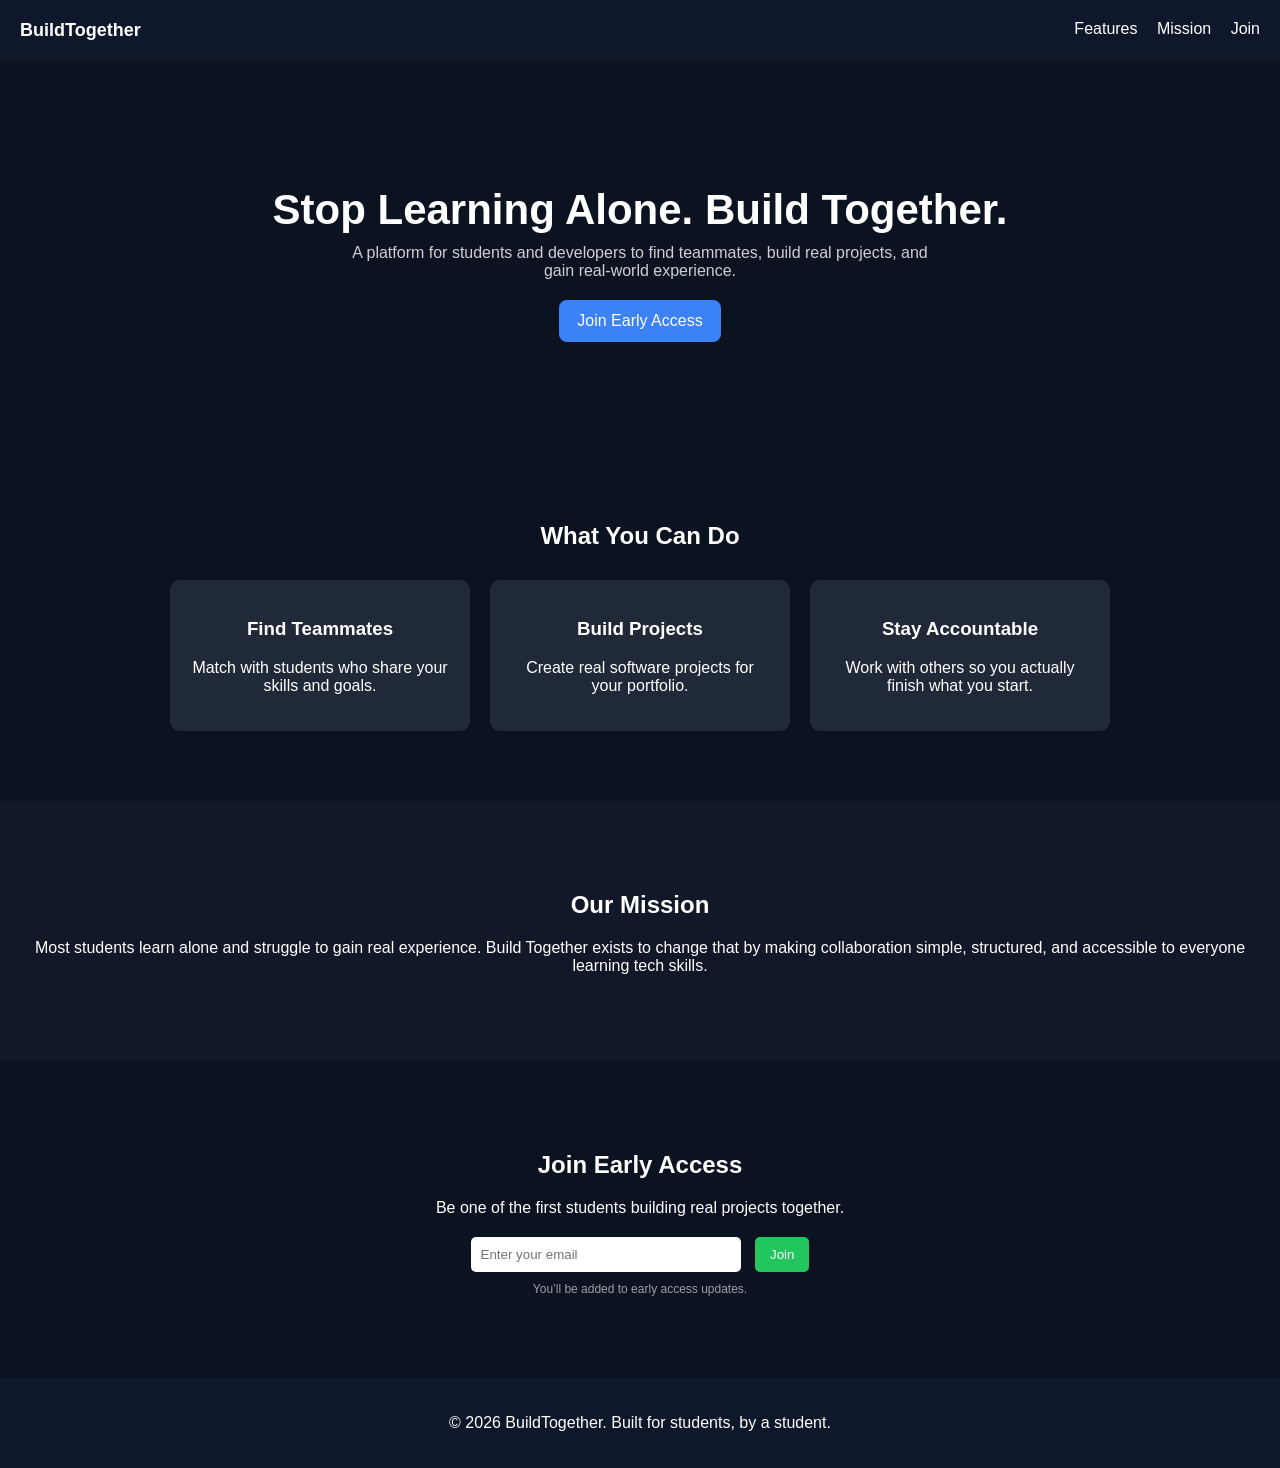
==== Index.html @ c61c3009 "Rename Index.htm to Index.html" ====
<!DOCTYPE html>
<html lang="en">
<head>
  <meta charset="UTF-8" />
  <meta name="viewport" content="width=device-width, initial-scale=1.0"/>
  <title>Build Together</title>
  <link rel="stylesheet" href="style.css"/>
</head>

<body>

  <!-- NAVBAR -->
  <header class="navbar">
    <div class="logo">BuildTogether</div>
    <nav>
      <a href="#features">Features</a>
      <a href="#mission">Mission</a>
      <a href="#join">Join</a>
    </nav>
  </header>

  <!-- HERO -->
  <section class="hero">
    <h1>Stop Learning Alone. Build Together.</h1>
    <p>
      A platform for students and developers to find teammates, build real projects, and gain real-world experience.
    </p>
    <a href="#join" class="btn">Join Early Access</a>
  </section>

  <!-- FEATURES -->
  <section id="features" class="section">
    <h2>What You Can Do</h2>

    <div class="grid">
      <div class="card">
        <h3>Find Teammates</h3>
        <p>Match with students who share your skills and goals.</p>
      </div>

      <div class="card">
        <h3>Build Projects</h3>
        <p>Create real software projects for your portfolio.</p>
      </div>

      <div class="card">
        <h3>Stay Accountable</h3>
        <p>Work with others so you actually finish what you start.</p>
      </div>
    </div>
  </section>

  <!-- MISSION -->
  <section id="mission" class="section dark">
    <h2>Our Mission</h2>
    <p>
      Most students learn alone and struggle to gain real experience. Build Together exists to change that by making collaboration simple, structured, and accessible to everyone learning tech skills.
    </p>
  </section>

  <!-- JOIN -->
  <section id="join" class="section">
    <h2>Join Early Access</h2>
    <p>Be one of the first students building real projects together.</p>

    <form id="signupForm">
      <input type="email" placeholder="Enter your email" required />
      <button type="submit">Join</button>
    </form>

    <p class="small">
      You’ll be added to early access updates.
    </p>
  </section>

  <!-- FOOTER -->
  <footer>
    <p>© 2026 BuildTogether. Built for students, by a student.</p>
  </footer>

  <script src="script.js"></script>
</body>
</html>
---- style.css ----
body {
  margin: 0;
  font-family: Arial, sans-serif;
  background: #0b1220;
  color: white;
}

/* NAVBAR */
.navbar {
  display: flex;
  justify-content: space-between;
  padding: 20px;
  background: #0f172a;
  position: sticky;
  top: 0;
}

.navbar a {
  color: white;
  margin-left: 15px;
  text-decoration: none;
}

.logo {
  font-weight: bold;
  font-size: 18px;
}

/* HERO */
.hero {
  text-align: center;
  padding: 90px 20px;
}

.hero h1 {
  font-size: 42px;
  margin-bottom: 10px;
}

.hero p {
  max-width: 600px;
  margin: auto;
  opacity: 0.8;
}

.btn {
  display: inline-block;
  margin-top: 20px;
  padding: 12px 18px;
  background: #3b82f6;
  color: white;
  border-radius: 8px;
  text-decoration: none;
}

/* SECTIONS */
.section {
  padding: 70px 20px;
  text-align: center;
}

.dark {
  background: #111827;
}

/* GRID */
.grid {
  display: flex;
  gap: 20px;
  justify-content: center;
  flex-wrap: wrap;
  margin-top: 30px;
}

.card {
  background: #1f2937;
  padding: 20px;
  border-radius: 10px;
  width: 260px;
}

/* FORM */
form {
  margin-top: 20px;
}

input {
  padding: 10px;
  width: 250px;
  border-radius: 5px;
  border: none;
}

button {
  padding: 10px 15px;
  margin-left: 10px;
  background: #22c55e;
  border: none;
  color: white;
  border-radius: 5px;
  cursor: pointer;
}

.small {
  font-size: 12px;
  opacity: 0.6;
  margin-top: 10px;
}

/* FOOTER */
footer {
  text-align: center;
  padding: 20px;
  background: #0f172a;
}
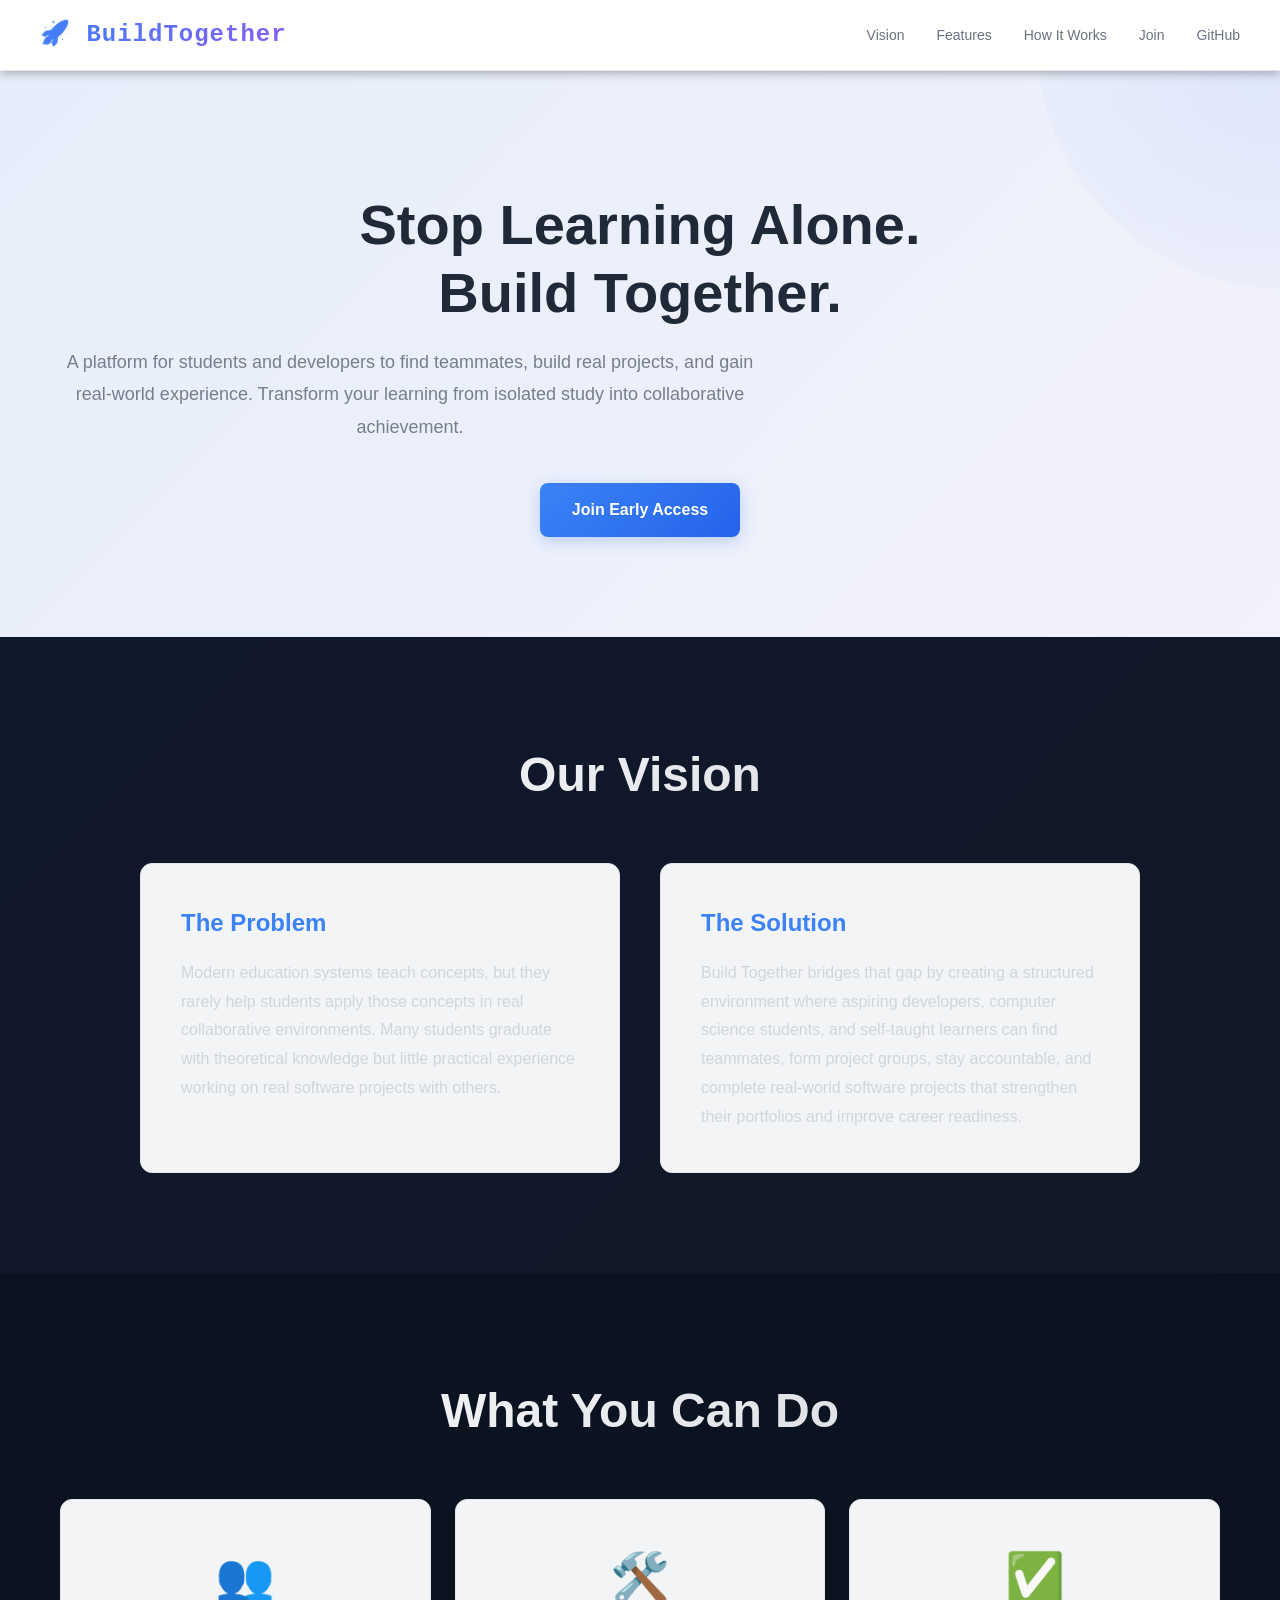
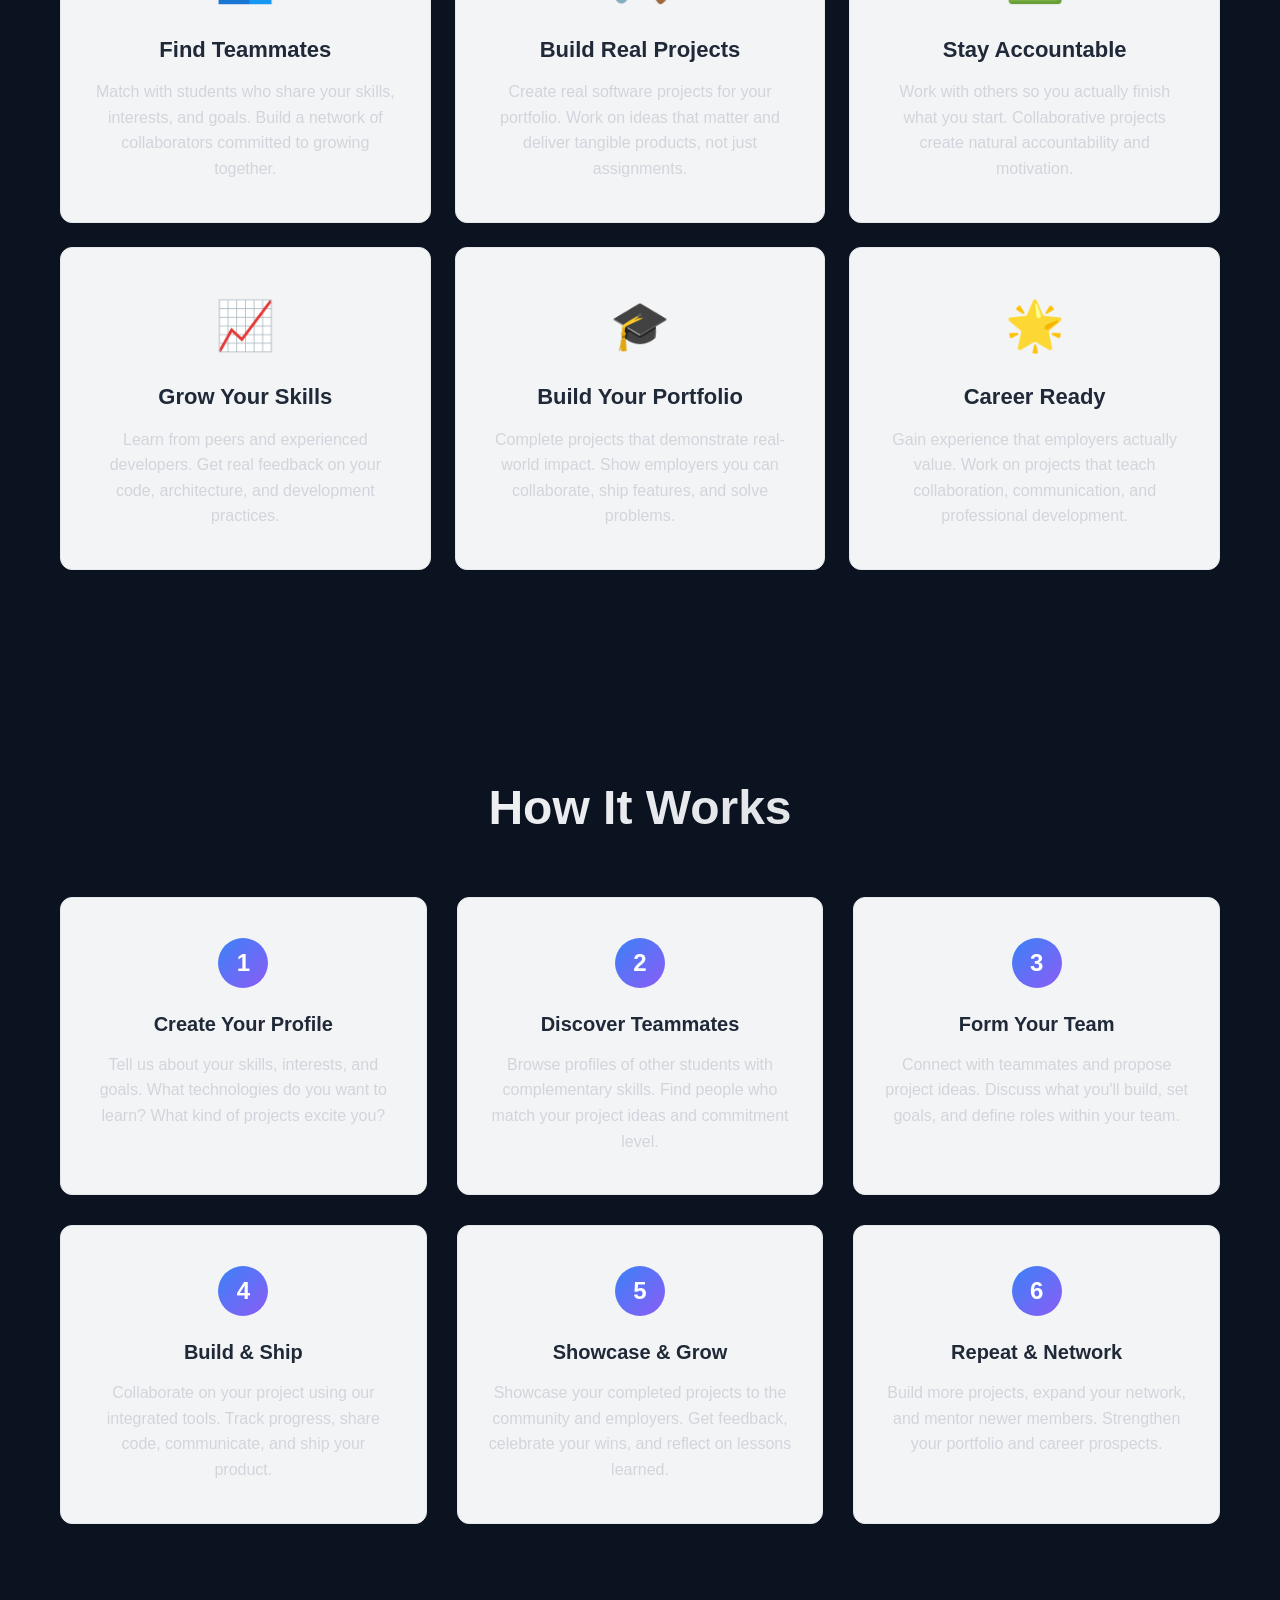
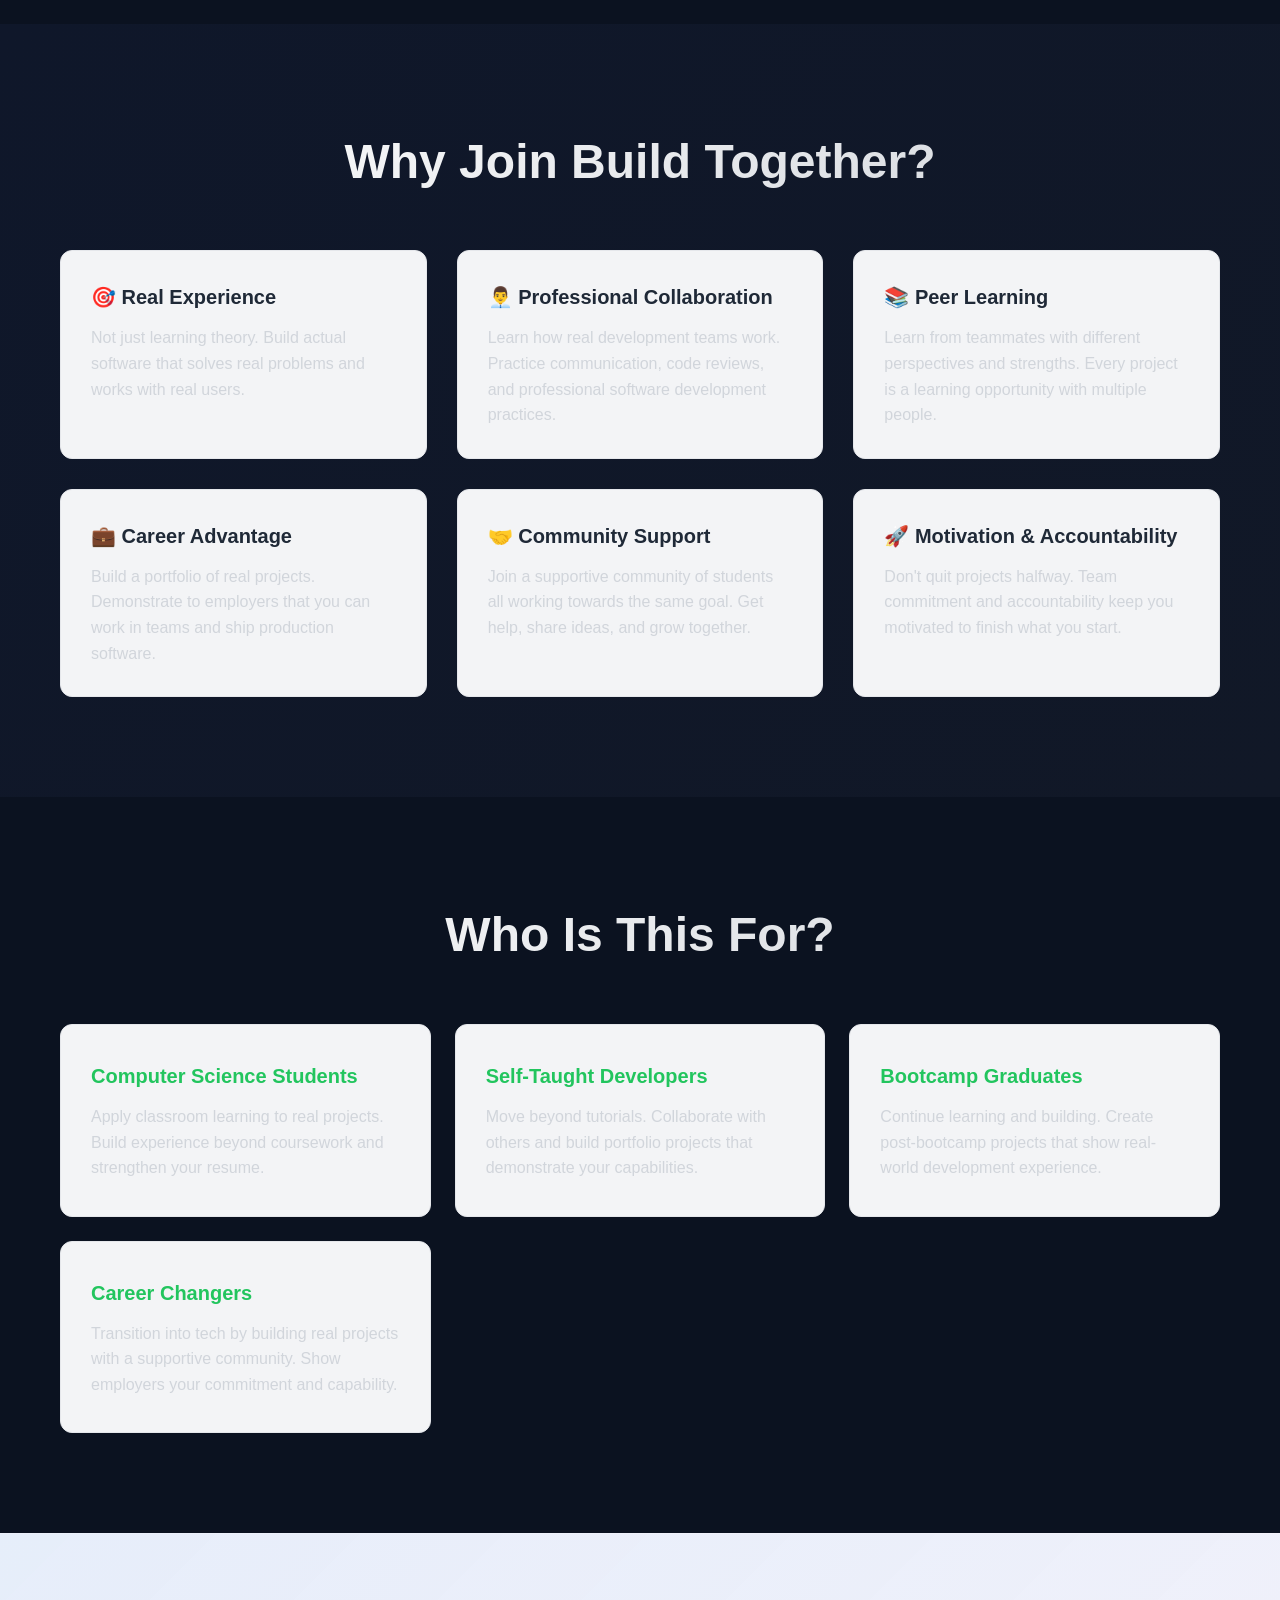
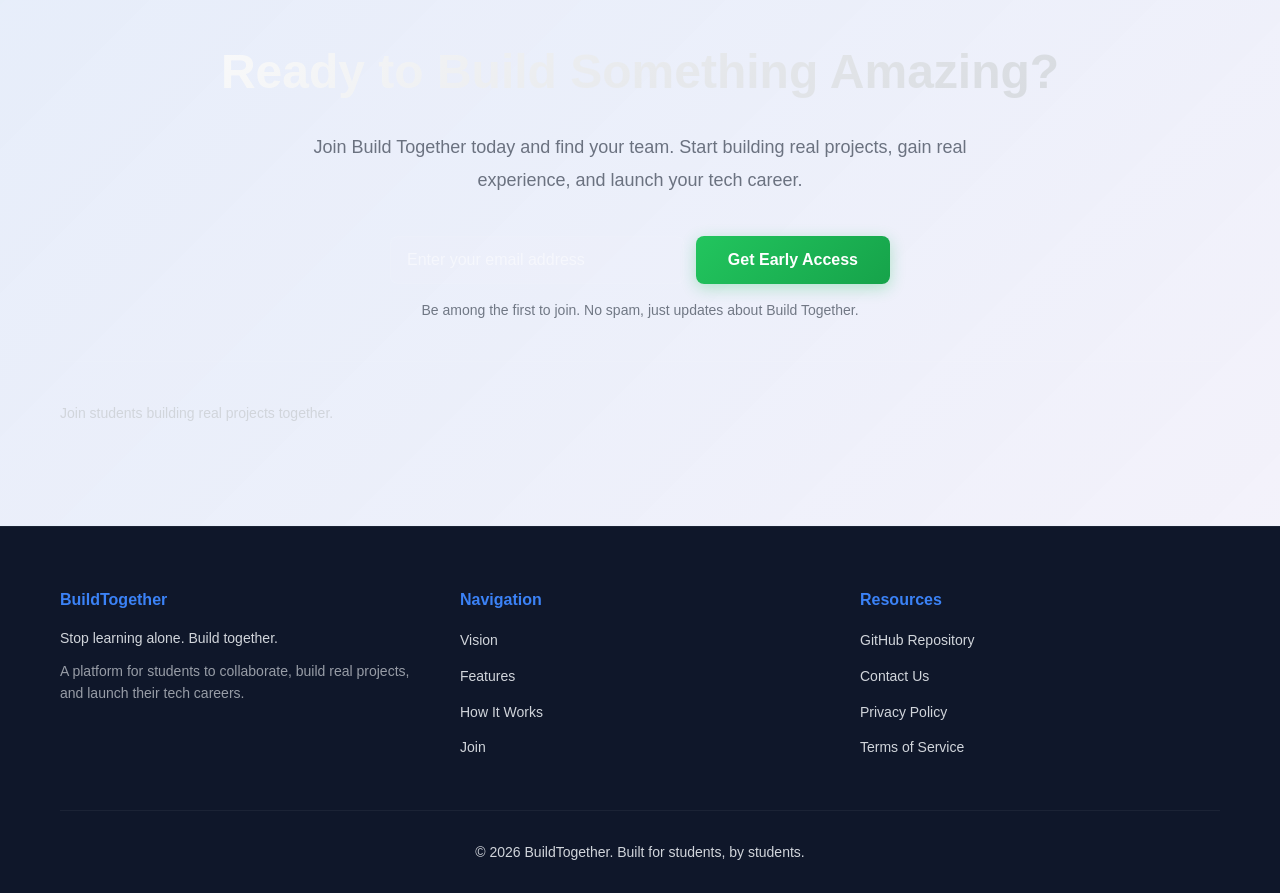
==== commit 42960364: "Complete website with all requirements: vision, features, how-it-works, benefits, target audience, a" ====
--- a/Index.html
+++ b/Index.html
@@ -3,79 +3,279 @@
 <head>
   <meta charset="UTF-8" />
   <meta name="viewport" content="width=device-width, initial-scale=1.0"/>
-  <title>Build Together</title>
+  <meta name="description" content="Build Together - A platform for students to find teammates, build real projects, and gain real-world experience."/>
+  <meta name="keywords" content="learning, collaboration, projects, students, developers, teamwork"/>
+  <title>Build Together - Learn & Build with Others</title>
   <link rel="stylesheet" href="style.css"/>
+  <link rel="shortcut icon" href="data:image/svg+xml,%3Csvg xmlns='http://www.w3.org/2000/svg' viewBox='0 0 100 100'%3E%3Ctext y='.9em' font-size='90'%3E🚀%3C/text%3E%3C/svg%3E"/>
 </head>
 
 <body>
 
   <!-- NAVBAR -->
   <header class="navbar">
-    <div class="logo">BuildTogether</div>
-    <nav>
-      <a href="#features">Features</a>
-      <a href="#mission">Mission</a>
-      <a href="#join">Join</a>
-    </nav>
+    <div class="container navbar-content">
+      <div class="logo">🚀 BuildTogether</div>
+      <nav class="nav-menu">
+        <a href="#vision" class="nav-link">Vision</a>
+        <a href="#features" class="nav-link">Features</a>
+        <a href="#how-it-works" class="nav-link">How It Works</a>
+        <a href="#join" class="nav-link">Join</a>
+        <a href="https://github.com/gabeswgustudyemail-create/Build-Together" target="_blank" class="nav-link">GitHub</a>
+      </nav>
+    </div>
   </header>
 
   <!-- HERO -->
   <section class="hero">
-    <h1>Stop Learning Alone. Build Together.</h1>
-    <p>
-      A platform for students and developers to find teammates, build real projects, and gain real-world experience.
-    </p>
-    <a href="#join" class="btn">Join Early Access</a>
+    <div class="container">
+      <h1 class="hero-title">Stop Learning Alone.<br>Build Together.</h1>
+      <p class="hero-subtitle">
+        A platform for students and developers to find teammates, build real projects, and gain real-world experience. Transform your learning from isolated study into collaborative achievement.
+      </p>
+      <a href="#join" class="btn btn-primary">Join Early Access</a>
+    </div>
+  </section>
+
+  <!-- VISION SECTION -->
+  <section id="vision" class="section vision-section">
+    <div class="container">
+      <h2 class="section-title">Our Vision</h2>
+      <div class="vision-content">
+        <div class="vision-text">
+          <h3>The Problem</h3>
+          <p>
+            Modern education systems teach concepts, but they rarely help students apply those concepts in real collaborative environments. Many students graduate with theoretical knowledge but little practical experience working on real software projects with others.
+          </p>
+        </div>
+        <div class="vision-text">
+          <h3>The Solution</h3>
+          <p>
+            Build Together bridges that gap by creating a structured environment where aspiring developers, computer science students, and self-taught learners can find teammates, form project groups, stay accountable, and complete real-world software projects that strengthen their portfolios and improve career readiness.
+          </p>
+        </div>
+      </div>
+    </div>
   </section>
 
   <!-- FEATURES -->
-  <section id="features" class="section">
-    <h2>What You Can Do</h2>
-
-    <div class="grid">
-      <div class="card">
-        <h3>Find Teammates</h3>
-        <p>Match with students who share your skills and goals.</p>
-      </div>
-
-      <div class="card">
-        <h3>Build Projects</h3>
-        <p>Create real software projects for your portfolio.</p>
-      </div>
-
-      <div class="card">
-        <h3>Stay Accountable</h3>
-        <p>Work with others so you actually finish what you start.</p>
-      </div>
-    </div>
-  </section>
-
-  <!-- MISSION -->
-  <section id="mission" class="section dark">
-    <h2>Our Mission</h2>
-    <p>
-      Most students learn alone and struggle to gain real experience. Build Together exists to change that by making collaboration simple, structured, and accessible to everyone learning tech skills.
-    </p>
-  </section>
-
-  <!-- JOIN -->
-  <section id="join" class="section">
-    <h2>Join Early Access</h2>
-    <p>Be one of the first students building real projects together.</p>
-
-    <form id="signupForm">
-      <input type="email" placeholder="Enter your email" required />
-      <button type="submit">Join</button>
-    </form>
-
-    <p class="small">
-      You’ll be added to early access updates.
-    </p>
+  <section id="features" class="section features-section">
+    <div class="container">
+      <h2 class="section-title">What You Can Do</h2>
+
+      <div class="grid">
+        <div class="card">
+          <div class="card-icon">👥</div>
+          <h3>Find Teammates</h3>
+          <p>Match with students who share your skills, interests, and goals. Build a network of collaborators committed to growing together.</p>
+        </div>
+
+        <div class="card">
+          <div class="card-icon">🛠️</div>
+          <h3>Build Real Projects</h3>
+          <p>Create real software projects for your portfolio. Work on ideas that matter and deliver tangible products, not just assignments.</p>
+        </div>
+
+        <div class="card">
+          <div class="card-icon">✅</div>
+          <h3>Stay Accountable</h3>
+          <p>Work with others so you actually finish what you start. Collaborative projects create natural accountability and motivation.</p>
+        </div>
+
+        <div class="card">
+          <div class="card-icon">📈</div>
+          <h3>Grow Your Skills</h3>
+          <p>Learn from peers and experienced developers. Get real feedback on your code, architecture, and development practices.</p>
+        </div>
+
+        <div class="card">
+          <div class="card-icon">🎓</div>
+          <h3>Build Your Portfolio</h3>
+          <p>Complete projects that demonstrate real-world impact. Show employers you can collaborate, ship features, and solve problems.</p>
+        </div>
+
+        <div class="card">
+          <div class="card-icon">🌟</div>
+          <h3>Career Ready</h3>
+          <p>Gain experience that employers actually value. Work on projects that teach collaboration, communication, and professional development.</p>
+        </div>
+      </div>
+    </div>
+  </section>
+
+  <!-- HOW IT WORKS -->
+  <section id="how-it-works" class="section how-it-works-section">
+    <div class="container">
+      <h2 class="section-title">How It Works</h2>
+      <div class="steps-grid">
+        <div class="step">
+          <div class="step-number">1</div>
+          <h3>Create Your Profile</h3>
+          <p>Tell us about your skills, interests, and goals. What technologies do you want to learn? What kind of projects excite you?</p>
+        </div>
+
+        <div class="step">
+          <div class="step-number">2</div>
+          <h3>Discover Teammates</h3>
+          <p>Browse profiles of other students with complementary skills. Find people who match your project ideas and commitment level.</p>
+        </div>
+
+        <div class="step">
+          <div class="step-number">3</div>
+          <h3>Form Your Team</h3>
+          <p>Connect with teammates and propose project ideas. Discuss what you'll build, set goals, and define roles within your team.</p>
+        </div>
+
+        <div class="step">
+          <div class="step-number">4</div>
+          <h3>Build & Ship</h3>
+          <p>Collaborate on your project using our integrated tools. Track progress, share code, communicate, and ship your product.</p>
+        </div>
+
+        <div class="step">
+          <div class="step-number">5</div>
+          <h3>Showcase & Grow</h3>
+          <p>Showcase your completed projects to the community and employers. Get feedback, celebrate your wins, and reflect on lessons learned.</p>
+        </div>
+
+        <div class="step">
+          <div class="step-number">6</div>
+          <h3>Repeat & Network</h3>
+          <p>Build more projects, expand your network, and mentor newer members. Strengthen your portfolio and career prospects.</p>
+        </div>
+      </div>
+    </div>
+  </section>
+
+  <!-- KEY BENEFITS -->
+  <section class="section benefits-section">
+    <div class="container">
+      <h2 class="section-title">Why Join Build Together?</h2>
+      <div class="benefits-grid">
+        <div class="benefit">
+          <h3>🎯 Real Experience</h3>
+          <p>Not just learning theory. Build actual software that solves real problems and works with real users.</p>
+        </div>
+
+        <div class="benefit">
+          <h3>👨‍💼 Professional Collaboration</h3>
+          <p>Learn how real development teams work. Practice communication, code reviews, and professional software development practices.</p>
+        </div>
+
+        <div class="benefit">
+          <h3>📚 Peer Learning</h3>
+          <p>Learn from teammates with different perspectives and strengths. Every project is a learning opportunity with multiple people.</p>
+        </div>
+
+        <div class="benefit">
+          <h3>💼 Career Advantage</h3>
+          <p>Build a portfolio of real projects. Demonstrate to employers that you can work in teams and ship production software.</p>
+        </div>
+
+        <div class="benefit">
+          <h3>🤝 Community Support</h3>
+          <p>Join a supportive community of students all working towards the same goal. Get help, share ideas, and grow together.</p>
+        </div>
+
+        <div class="benefit">
+          <h3>🚀 Motivation & Accountability</h3>
+          <p>Don't quit projects halfway. Team commitment and accountability keep you motivated to finish what you start.</p>
+        </div>
+      </div>
+    </div>
+  </section>
+
+  <!-- WHO IS THIS FOR -->
+  <section class="section target-section">
+    <div class="container">
+      <h2 class="section-title">Who Is This For?</h2>
+      <div class="target-grid">
+        <div class="target-card">
+          <h3>Computer Science Students</h3>
+          <p>Apply classroom learning to real projects. Build experience beyond coursework and strengthen your resume.</p>
+        </div>
+
+        <div class="target-card">
+          <h3>Self-Taught Developers</h3>
+          <p>Move beyond tutorials. Collaborate with others and build portfolio projects that demonstrate your capabilities.</p>
+        </div>
+
+        <div class="target-card">
+          <h3>Bootcamp Graduates</h3>
+          <p>Continue learning and building. Create post-bootcamp projects that show real-world development experience.</p>
+        </div>
+
+        <div class="target-card">
+          <h3>Career Changers</h3>
+          <p>Transition into tech by building real projects with a supportive community. Show employers your commitment and capability.</p>
+        </div>
+      </div>
+    </div>
+  </section>
+
+  <!-- CALL TO ACTION -->
+  <section id="join" class="section cta-section">
+    <div class="container">
+      <h2 class="section-title">Ready to Build Something Amazing?</h2>
+      <p class="section-subtitle">Join Build Together today and find your team. Start building real projects, gain real experience, and launch your tech career.</p>
+
+      <form id="signupForm" class="signup-form">
+        <div class="form-group">
+          <input 
+            type="email" 
+            id="emailInput"
+            placeholder="Enter your email address" 
+            required 
+            pattern="[a-z0-9._%+-]+@[a-z0-9.-]+\.[a-z]{2,}$"
+          />
+          <button type="submit" class="btn btn-success">Get Early Access</button>
+        </div>
+        <p class="form-note" id="formNote">
+          Be among the first to join. No spam, just updates about Build Together.
+        </p>
+        <div id="successMessage" class="success-message" style="display: none;">
+          ✓ Welcome to Build Together! Check your email for next steps.
+        </div>
+      </form>
+
+      <div class="social-proof">
+        <p>Join students building real projects together.</p>
+      </div>
+    </div>
   </section>
 
   <!-- FOOTER -->
-  <footer>
-    <p>© 2026 BuildTogether. Built for students, by a student.</p>
+  <footer class="footer">
+    <div class="container">
+      <div class="footer-content">
+        <div class="footer-section">
+          <h4>BuildTogether</h4>
+          <p>Stop learning alone. Build together.</p>
+          <p class="footer-tagline">A platform for students to collaborate, build real projects, and launch their tech careers.</p>
+        </div>
+        <div class="footer-section">
+          <h4>Navigation</h4>
+          <ul>
+            <li><a href="#vision">Vision</a></li>
+            <li><a href="#features">Features</a></li>
+            <li><a href="#how-it-works">How It Works</a></li>
+            <li><a href="#join">Join</a></li>
+          </ul>
+        </div>
+        <div class="footer-section">
+          <h4>Resources</h4>
+          <ul>
+            <li><a href="https://github.com/gabeswgustudyemail-create/Build-Together" target="_blank">GitHub Repository</a></li>
+            <li><a href="mailto:hello@buildtogether.com">Contact Us</a></li>
+            <li><a href="#privacy">Privacy Policy</a></li>
+            <li><a href="#terms">Terms of Service</a></li>
+          </ul>
+        </div>
+      </div>
+      <div class="footer-bottom">
+        <p>© 2026 BuildTogether. Built for students, by students.</p>
+      </div>
+    </div>
   </footer>
 
   <script src="script.js"></script>
--- a/style.css
+++ b/style.css
@@ -1,115 +1,767 @@
+* {
+  margin: 0;
+  padding: 0;
+  box-sizing: border-box;
+}
+
+:root {
+  --primary-color: #3b82f6;
+  --primary-dark: #2563eb;
+  --success-color: #22c55e;
+  --success-dark: #16a34a;
+  --dark-bg: #0b1220;
+  --darker-bg: #0f172a;
+  --card-bg: #1f2937;
+  --text-primary: #ffffff;
+  --text-secondary: #d1d5db;
+  --accent: #111827;
+  --border-color: rgba(255, 255, 255, 0.05);
+}
+
+html {
+  scroll-behavior: smooth;
+}
+
 body {
   margin: 0;
-  font-family: Arial, sans-serif;
-  background: #0b1220;
-  color: white;
+  font-family: -apple-system, BlinkMacSystemFont, 'Segoe UI', 'Roboto', 'Oxygen', 'Ubuntu', 'Cantarell', 'Fira Sans', 'Droid Sans', 'Helvetica Neue', sans-serif;
+  background: var(--dark-bg);
+  color: var(--text-primary);
+  line-height: 1.6;
+  overflow-x: hidden;
+}
+
+.container {
+  max-width: 1200px;
+  margin: 0 auto;
+  padding: 0 20px;
 }
 
 /* NAVBAR */
 .navbar {
+  background: var(--darker-bg);
+  position: sticky;
+  top: 0;
+  z-index: 1000;
+  box-shadow: 0 2px 10px rgba(0, 0, 0, 0.3);
+  border-bottom: 1px solid var(--border-color);
+  backdrop-filter: blur(10px);
+}
+
+.navbar-content {
   display: flex;
   justify-content: space-between;
-  padding: 20px;
-  background: #0f172a;
-  position: sticky;
-  top: 0;
-}
-
-.navbar a {
-  color: white;
-  margin-left: 15px;
+  align-items: center;
+  padding: 16px 0;
+}
+
+.logo {
+  font-weight: 800;
+  font-size: 24px;
+  background: linear-gradient(135deg, var(--primary-color), #8b5cf6);
+  -webkit-background-clip: text;
+  -webkit-text-fill-color: transparent;
+  background-clip: text;
+  font-family: 'Courier New', monospace;
+  letter-spacing: 1px;
+  white-space: nowrap;
+}
+
+.nav-menu {
+  display: flex;
+  gap: 32px;
+  align-items: center;
+  flex-wrap: wrap;
+}
+
+.nav-link {
+  color: var(--text-secondary);
   text-decoration: none;
-}
-
-.logo {
-  font-weight: bold;
-  font-size: 18px;
+  font-weight: 500;
+  font-size: 14px;
+  transition: all 0.3s ease;
+  position: relative;
+  white-space: nowrap;
+}
+
+.nav-link::after {
+  content: '';
+  position: absolute;
+  bottom: -5px;
+  left: 0;
+  width: 0;
+  height: 2px;
+  background: linear-gradient(90deg, var(--primary-color), #8b5cf6);
+  transition: width 0.3s ease;
+}
+
+.nav-link:hover,
+.nav-link:focus {
+  color: var(--primary-color);
+  outline: none;
+}
+
+.nav-link:hover::after,
+.nav-link:focus::after {
+  width: 100%;
 }
 
 /* HERO */
 .hero {
   text-align: center;
-  padding: 90px 20px;
-}
-
-.hero h1 {
-  font-size: 42px;
-  margin-bottom: 10px;
-}
-
-.hero p {
-  max-width: 600px;
-  margin: auto;
-  opacity: 0.8;
-}
-
+  padding: 120px 20px 100px;
+  background: linear-gradient(135deg, rgba(59, 130, 246, 0.1) 0%, rgba(139, 92, 246, 0.05) 100%);
+  position: relative;
+  overflow: hidden;
+}
+
+.hero::before {
+  content: '';
+  position: absolute;
+  top: -50%;
+  right: -20%;
+  width: 500px;
+  height: 500px;
+  background: radial-gradient(circle, rgba(59, 130, 246, 0.1), transparent);
+  border-radius: 50%;
+  animation: float 20s ease-in-out infinite;
+  pointer-events: none;
+}
+
+@keyframes float {
+  0%, 100% { transform: translateY(0px); }
+  50% { transform: translateY(30px); }
+}
+
+.hero-title {
+  font-size: clamp(36px, 8vw, 56px);
+  margin-bottom: 20px;
+  line-height: 1.2;
+  font-weight: 800;
+  position: relative;
+  z-index: 2;
+}
+
+.hero-subtitle {
+  max-width: 700px;
+  margin: auto 0 40px;
+  opacity: 0.9;
+  font-size: 18px;
+  position: relative;
+  z-index: 2;
+  color: var(--text-secondary);
+  line-height: 1.8;
+}
+
+/* BUTTONS */
 .btn {
   display: inline-block;
-  margin-top: 20px;
-  padding: 12px 18px;
-  background: #3b82f6;
-  color: white;
+  padding: 14px 32px;
   border-radius: 8px;
   text-decoration: none;
+  font-weight: 600;
+  transition: all 0.3s ease;
+  cursor: pointer;
+  border: none;
+  font-size: 16px;
+  text-align: center;
+  white-space: nowrap;
+}
+
+.btn-primary {
+  background: linear-gradient(135deg, var(--primary-color), var(--primary-dark));
+  color: white;
+  box-shadow: 0 4px 15px rgba(59, 130, 246, 0.3);
+}
+
+.btn-primary:hover,
+.btn-primary:focus {
+  transform: translateY(-2px);
+  box-shadow: 0 6px 20px rgba(59, 130, 246, 0.4);
+  outline: none;
+}
+
+.btn-success {
+  background: linear-gradient(135deg, var(--success-color), var(--success-dark));
+  color: white;
+  box-shadow: 0 4px 15px rgba(34, 197, 94, 0.3);
+}
+
+.btn-success:hover,
+.btn-success:focus {
+  transform: translateY(-2px);
+  box-shadow: 0 6px 20px rgba(34, 197, 94, 0.4);
+  outline: none;
+}
+
+.btn:active {
+  transform: translateY(0);
 }
 
 /* SECTIONS */
 .section {
-  padding: 70px 20px;
-  text-align: center;
-}
-
-.dark {
-  background: #111827;
-}
-
-/* GRID */
+  padding: 100px 20px;
+}
+
+.section-title {
+  font-size: clamp(32px, 6vw, 48px);
+  margin-bottom: 20px;
+  font-weight: 800;
+  text-align: center;
+  background: linear-gradient(135deg, var(--text-primary), var(--text-secondary));
+  -webkit-background-clip: text;
+  -webkit-text-fill-color: transparent;
+  background-clip: text;
+}
+
+.section-subtitle {
+  max-width: 700px;
+  margin: 0 auto 40px;
+  text-align: center;
+  font-size: 18px;
+  color: var(--text-secondary);
+  line-height: 1.8;
+}
+
+.features-section {
+  background: var(--dark-bg);
+}
+
+.vision-section {
+  background: linear-gradient(135deg, var(--darker-bg) 0%, var(--accent) 100%);
+}
+
+.how-it-works-section {
+  background: var(--dark-bg);
+}
+
+.benefits-section {
+  background: linear-gradient(135deg, var(--darker-bg) 0%, var(--accent) 100%);
+}
+
+.target-section {
+  background: var(--dark-bg);
+}
+
+.cta-section {
+  background: linear-gradient(135deg, rgba(59, 130, 246, 0.1) 0%, rgba(139, 92, 246, 0.05) 100%);
+  border-top: 1px solid var(--border-color);
+  border-bottom: 1px solid var(--border-color);
+}
+
+/* VISION CONTENT */
+.vision-content {
+  display: grid;
+  grid-template-columns: 1fr 1fr;
+  gap: 40px;
+  margin-top: 50px;
+  max-width: 1000px;
+  margin-left: auto;
+  margin-right: auto;
+}
+
+.vision-text {
+  background: var(--card-bg);
+  padding: 40px;
+  border-radius: 12px;
+  border: 1px solid var(--border-color);
+}
+
+.vision-text h3 {
+  font-size: 24px;
+  margin-bottom: 16px;
+  color: var(--primary-color);
+}
+
+.vision-text p {
+  color: var(--text-secondary);
+  line-height: 1.8;
+}
+
+/* GRID & CARDS */
 .grid {
+  display: grid;
+  grid-template-columns: repeat(auto-fit, minmax(300px, 1fr));
+  gap: 24px;
+  margin-top: 50px;
+}
+
+.card {
+  background: var(--card-bg);
+  padding: 40px 30px;
+  border-radius: 12px;
+  border: 1px solid var(--border-color);
+  transition: all 0.3s ease;
+  text-align: center;
+}
+
+.card:hover {
+  transform: translateY(-8px);
+  border-color: var(--primary-color);
+  box-shadow: 0 20px 40px rgba(59, 130, 246, 0.15);
+}
+
+.card-icon {
+  font-size: 48px;
+  margin-bottom: 15px;
+  display: block;
+  min-height: 60px;
   display: flex;
-  gap: 20px;
+  align-items: center;
   justify-content: center;
-  flex-wrap: wrap;
-  margin-top: 30px;
-}
-
-.card {
-  background: #1f2937;
-  padding: 20px;
-  border-radius: 10px;
-  width: 260px;
+}
+
+.card h3 {
+  font-size: 22px;
+  margin-bottom: 12px;
+  font-weight: 700;
+}
+
+.card p {
+  color: var(--text-secondary);
+  line-height: 1.6;
+}
+
+/* STEPS GRID */
+.steps-grid {
+  display: grid;
+  grid-template-columns: repeat(auto-fit, minmax(280px, 1fr));
+  gap: 30px;
+  margin-top: 50px;
+}
+
+.step {
+  background: var(--card-bg);
+  padding: 40px 30px;
+  border-radius: 12px;
+  border: 1px solid var(--border-color);
+  transition: all 0.3s ease;
+  text-align: center;
+  position: relative;
+}
+
+.step:hover {
+  transform: translateY(-5px);
+  border-color: var(--primary-color);
+  box-shadow: 0 15px 35px rgba(59, 130, 246, 0.1);
+}
+
+.step-number {
+  width: 50px;
+  height: 50px;
+  background: linear-gradient(135deg, var(--primary-color), #8b5cf6);
+  border-radius: 50%;
+  display: flex;
+  align-items: center;
+  justify-content: center;
+  font-size: 24px;
+  font-weight: 800;
+  margin: 0 auto 20px;
+  color: white;
+}
+
+.step h3 {
+  font-size: 20px;
+  margin-bottom: 12px;
+  font-weight: 700;
+}
+
+.step p {
+  color: var(--text-secondary);
+  line-height: 1.6;
+}
+
+/* BENEFITS GRID */
+.benefits-grid {
+  display: grid;
+  grid-template-columns: repeat(auto-fit, minmax(300px, 1fr));
+  gap: 30px;
+  margin-top: 50px;
+}
+
+.benefit {
+  background: var(--card-bg);
+  padding: 30px;
+  border-radius: 12px;
+  border: 1px solid var(--border-color);
+  transition: all 0.3s ease;
+}
+
+.benefit:hover {
+  transform: translateY(-5px);
+  box-shadow: 0 15px 35px rgba(59, 130, 246, 0.1);
+  border-color: var(--primary-color);
+}
+
+.benefit h3 {
+  font-size: 20px;
+  margin-bottom: 12px;
+  font-weight: 700;
+}
+
+.benefit p {
+  color: var(--text-secondary);
+  line-height: 1.6;
+}
+
+/* TARGET GRID */
+.target-grid {
+  display: grid;
+  grid-template-columns: repeat(auto-fit, minmax(280px, 1fr));
+  gap: 24px;
+  margin-top: 50px;
+}
+
+.target-card {
+  background: var(--card-bg);
+  padding: 35px 30px;
+  border-radius: 12px;
+  border: 1px solid var(--border-color);
+  transition: all 0.3s ease;
+}
+
+.target-card:hover {
+  transform: translateY(-5px);
+  border-color: var(--success-color);
+  box-shadow: 0 15px 35px rgba(34, 197, 94, 0.1);
+}
+
+.target-card h3 {
+  font-size: 20px;
+  margin-bottom: 12px;
+  font-weight: 700;
+  color: var(--success-color);
+}
+
+.target-card p {
+  color: var(--text-secondary);
+  line-height: 1.6;
 }
 
 /* FORM */
-form {
-  margin-top: 20px;
-}
-
-input {
-  padding: 10px;
-  width: 250px;
-  border-radius: 5px;
-  border: none;
-}
-
-button {
-  padding: 10px 15px;
-  margin-left: 10px;
-  background: #22c55e;
-  border: none;
+.signup-form {
+  margin-top: 40px;
+  max-width: 500px;
+  margin-left: auto;
+  margin-right: auto;
+}
+
+.form-group {
+  display: flex;
+  gap: 12px;
+  margin-bottom: 15px;
+}
+
+input[type="email"] {
+  flex: 1;
+  padding: 14px 16px;
+  border-radius: 8px;
+  border: 1px solid var(--border-color);
+  background: rgba(255, 255, 255, 0.05);
   color: white;
-  border-radius: 5px;
-  cursor: pointer;
-}
-
-.small {
-  font-size: 12px;
+  font-size: 16px;
+  transition: all 0.3s ease;
+}
+
+input[type="email"]::placeholder {
+  color: rgba(255, 255, 255, 0.5);
+}
+
+input[type="email"]:focus {
+  outline: none;
+  border-color: var(--primary-color);
+  background: rgba(59, 130, 246, 0.1);
+  box-shadow: 0 0 0 3px rgba(59, 130, 246, 0.1);
+}
+
+input[type="email"]:valid {
+  border-color: var(--success-color);
+}
+
+input[type="email"]:invalid:not(:placeholder-shown) {
+  border-color: #ef4444;
+}
+
+.form-note {
+  font-size: 14px;
   opacity: 0.6;
+  text-align: center;
   margin-top: 10px;
+  transition: all 0.3s ease;
+}
+
+.success-message {
+  color: var(--success-color);
+  text-align: center;
+  font-weight: 600;
+  padding: 15px;
+  background: rgba(34, 197, 94, 0.1);
+  border-radius: 8px;
+  border: 1px solid rgba(34, 197, 94, 0.3);
+  animation: slideIn 0.3s ease;
+  margin-top: 15px;
+}
+
+@keyframes slideIn {
+  from {
+    opacity: 0;
+    transform: translateY(-10px);
+  }
+  to {
+    opacity: 1;
+    transform: translateY(0);
+  }
+}
+
+/* SOCIAL PROOF */
+.social-proof {
+  margin-top: 40px;
+  padding-top: 40px;
+  border-top: 1px solid var(--border-color);
+  color: var(--text-secondary);
+  font-size: 14px;
 }
 
 /* FOOTER */
-footer {
-  text-align: center;
-  padding: 20px;
-  background: #0f172a;
-}
+.footer {
+  background: var(--darker-bg);
+  border-top: 1px solid var(--border-color);
+  padding: 60px 20px 30px;
+}
+
+.footer-content {
+  display: grid;
+  grid-template-columns: repeat(auto-fit, minmax(250px, 1fr));
+  gap: 40px;
+  margin-bottom: 40px;
+}
+
+.footer-section h4 {
+  font-size: 16px;
+  margin-bottom: 15px;
+  color: var(--primary-color);
+  font-weight: 700;
+}
+
+.footer-section p {
+  color: var(--text-secondary);
+  font-size: 14px;
+  line-height: 1.6;
+  margin-bottom: 10px;
+}
+
+.footer-tagline {
+  opacity: 0.7;
+  font-size: 13px;
+}
+
+.footer-section ul {
+  list-style: none;
+}
+
+.footer-section ul li {
+  margin-bottom: 10px;
+}
+
+.footer-section a {
+  color: var(--text-secondary);
+  text-decoration: none;
+  transition: color 0.3s ease;
+  font-size: 14px;
+}
+
+.footer-section a:hover {
+  color: var(--primary-color);
+}
+
+.footer-bottom {
+  text-align: center;
+  padding-top: 30px;
+  border-top: 1px solid var(--border-color);
+  color: var(--text-secondary);
+  font-size: 14px;
+}
+
+/* RESPONSIVE */
+@media (max-width: 768px) {
+  .navbar-content {
+    flex-direction: column;
+    gap: 16px;
+  }
+
+  .nav-menu {
+    gap: 16px;
+    font-size: 13px;
+    justify-content: center;
+    flex-direction: column;
+    align-items: center;
+  }
+
+  .hero {
+    padding: 80px 20px 60px;
+  }
+
+  .hero::before {
+    width: 300px;
+    height: 300px;
+    right: -50%;
+  }
+
+  .form-group {
+    flex-direction: column;
+  }
+
+  input[type="email"],
+  .btn {
+    width: 100%;
+  }
+
+  .section {
+    padding: 60px 20px;
+  }
+
+  .grid {
+    grid-template-columns: 1fr;
+  }
+
+  .steps-grid {
+    grid-template-columns: 1fr;
+  }
+
+  .benefits-grid {
+    grid-template-columns: 1fr;
+  }
+
+  .target-grid {
+    grid-template-columns: 1fr;
+  }
+
+  .vision-content {
+    grid-template-columns: 1fr;
+    gap: 24px;
+  }
+
+  .hero-title {
+    font-size: 32px;
+  }
+
+  .section-title {
+    font-size: 28px;
+  }
+}
+
+@media (max-width: 480px) {
+  .logo {
+    font-size: 18px;
+  }
+
+  .nav-menu {
+    gap: 12px;
+    font-size: 12px;
+  }
+
+  .hero {
+    padding: 60px 16px 50px;
+  }
+
+  .hero-title {
+    font-size: 24px;
+  }
+
+  .hero-subtitle {
+    font-size: 16px;
+  }
+
+  .btn {
+    padding: 12px 24px;
+    font-size: 14px;
+  }
+
+  .section {
+    padding: 50px 16px;
+  }
+
+  .card,
+  .step,
+  .benefit,
+  .target-card {
+    padding: 24px 16px;
+  }
+
+  .card-icon {
+    font-size: 40px;
+  }
+
+  .card h3,
+  .step h3,
+  .benefit h3,
+  .target-card h3 {
+    font-size: 18px;
+  }
+
+  .card p,
+  .step p,
+  .benefit p,
+  .target-card p {
+    font-size: 14px;
+  }
+}
+
+/* PRINT STYLES */
+@media print {
+  .navbar,
+  .footer {
+    display: none;
+  }
+
+  body {
+    background: white;
+    color: black;
+  }
+
+  .section {
+    page-break-inside: avoid;
+  }
+}
+
+/* ACCESSIBILITY */
+@media (prefers-reduced-motion: reduce) {
+  * {
+    animation-duration: 0.01ms !important;
+    animation-iteration-count: 1 !important;
+    transition-duration: 0.01ms !important;
+  }
+}
+
+/* DARK MODE (System Preference) */
+@media (prefers-color-scheme: light) {
+  body {
+    background: #f9fafb;
+    color: #1f2937;
+  }
+
+  .navbar,
+  .darker-bg {
+    background: #ffffff;
+    border-color: #e5e7eb;
+  }
+
+  .card,
+  .step,
+  .benefit,
+  .target-card,
+  .vision-text {
+    background: #f3f4f6;
+    border-color: #e5e7eb;
+  }
+
+  .nav-link {
+    color: #6b7280;
+  }
+
+  .section-subtitle,
+  .hero-subtitle,
+  .text-secondary {
+    color: #6b7280;
+  }
+}
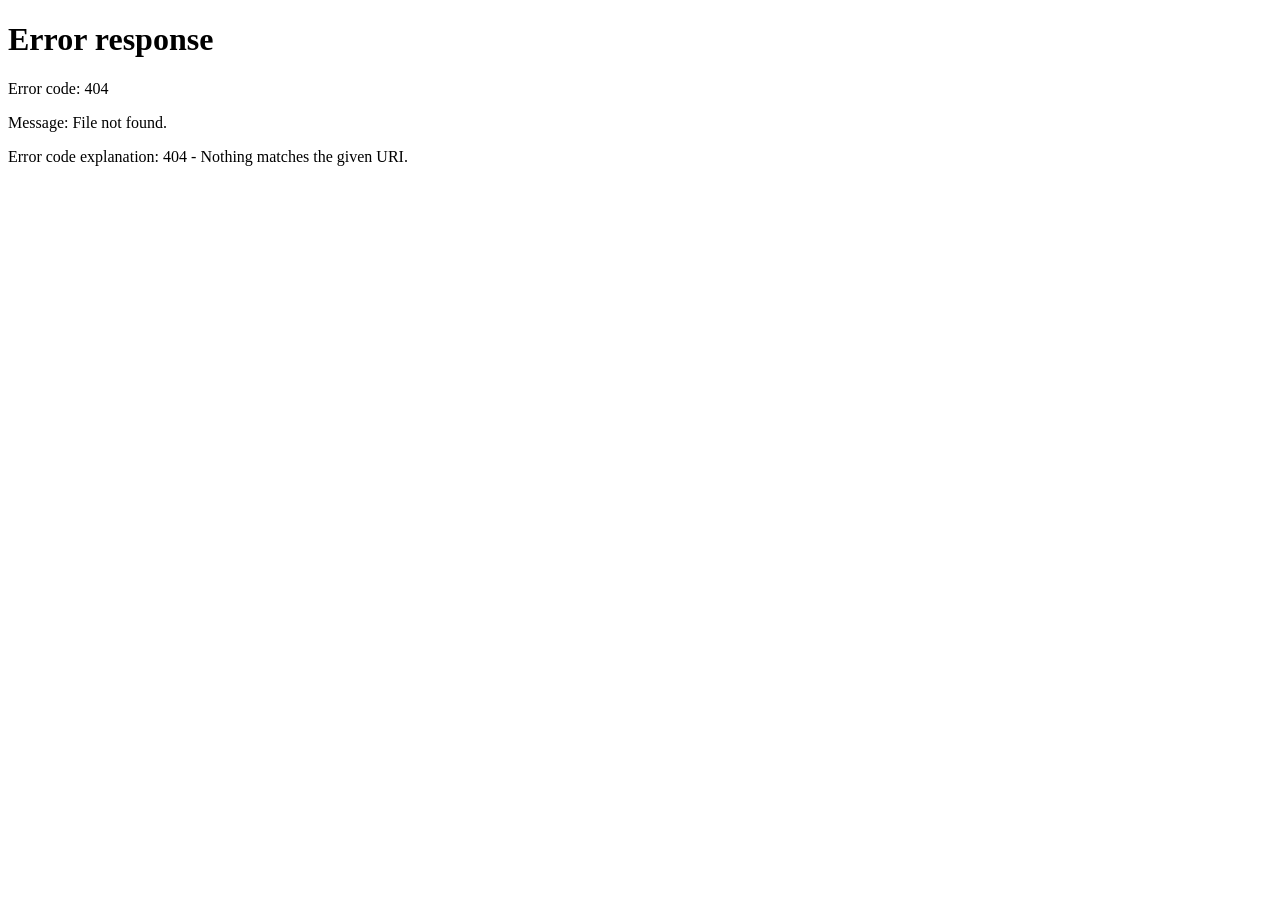
==== commit b759f7d3: "Replace Index.html with a redirect to index.html to avoid GitHub Pages case-sensitivity issues" ====
--- a/Index.html
+++ b/Index.html
@@ -1,283 +1,12 @@
-<!DOCTYPE html>
-<html lang="en">
-<head>
-  <meta charset="UTF-8" />
-  <meta name="viewport" content="width=device-width, initial-scale=1.0"/>
-  <meta name="description" content="Build Together - A platform for students to find teammates, build real projects, and gain real-world experience."/>
-  <meta name="keywords" content="learning, collaboration, projects, students, developers, teamwork"/>
-  <title>Build Together - Learn & Build with Others</title>
-  <link rel="stylesheet" href="style.css"/>
-  <link rel="shortcut icon" href="data:image/svg+xml,%3Csvg xmlns='http://www.w3.org/2000/svg' viewBox='0 0 100 100'%3E%3Ctext y='.9em' font-size='90'%3E🚀%3C/text%3E%3C/svg%3E"/>
-</head>
-
-<body>
-
-  <!-- NAVBAR -->
-  <header class="navbar">
-    <div class="container navbar-content">
-      <div class="logo">🚀 BuildTogether</div>
-      <nav class="nav-menu">
-        <a href="#vision" class="nav-link">Vision</a>
-        <a href="#features" class="nav-link">Features</a>
-        <a href="#how-it-works" class="nav-link">How It Works</a>
-        <a href="#join" class="nav-link">Join</a>
-        <a href="https://github.com/gabeswgustudyemail-create/Build-Together" target="_blank" class="nav-link">GitHub</a>
-      </nav>
-    </div>
-  </header>
-
-  <!-- HERO -->
-  <section class="hero">
-    <div class="container">
-      <h1 class="hero-title">Stop Learning Alone.<br>Build Together.</h1>
-      <p class="hero-subtitle">
-        A platform for students and developers to find teammates, build real projects, and gain real-world experience. Transform your learning from isolated study into collaborative achievement.
-      </p>
-      <a href="#join" class="btn btn-primary">Join Early Access</a>
-    </div>
-  </section>
-
-  <!-- VISION SECTION -->
-  <section id="vision" class="section vision-section">
-    <div class="container">
-      <h2 class="section-title">Our Vision</h2>
-      <div class="vision-content">
-        <div class="vision-text">
-          <h3>The Problem</h3>
-          <p>
-            Modern education systems teach concepts, but they rarely help students apply those concepts in real collaborative environments. Many students graduate with theoretical knowledge but little practical experience working on real software projects with others.
-          </p>
-        </div>
-        <div class="vision-text">
-          <h3>The Solution</h3>
-          <p>
-            Build Together bridges that gap by creating a structured environment where aspiring developers, computer science students, and self-taught learners can find teammates, form project groups, stay accountable, and complete real-world software projects that strengthen their portfolios and improve career readiness.
-          </p>
-        </div>
-      </div>
-    </div>
-  </section>
-
-  <!-- FEATURES -->
-  <section id="features" class="section features-section">
-    <div class="container">
-      <h2 class="section-title">What You Can Do</h2>
-
-      <div class="grid">
-        <div class="card">
-          <div class="card-icon">👥</div>
-          <h3>Find Teammates</h3>
-          <p>Match with students who share your skills, interests, and goals. Build a network of collaborators committed to growing together.</p>
-        </div>
-
-        <div class="card">
-          <div class="card-icon">🛠️</div>
-          <h3>Build Real Projects</h3>
-          <p>Create real software projects for your portfolio. Work on ideas that matter and deliver tangible products, not just assignments.</p>
-        </div>
-
-        <div class="card">
-          <div class="card-icon">✅</div>
-          <h3>Stay Accountable</h3>
-          <p>Work with others so you actually finish what you start. Collaborative projects create natural accountability and motivation.</p>
-        </div>
-
-        <div class="card">
-          <div class="card-icon">📈</div>
-          <h3>Grow Your Skills</h3>
-          <p>Learn from peers and experienced developers. Get real feedback on your code, architecture, and development practices.</p>
-        </div>
-
-        <div class="card">
-          <div class="card-icon">🎓</div>
-          <h3>Build Your Portfolio</h3>
-          <p>Complete projects that demonstrate real-world impact. Show employers you can collaborate, ship features, and solve problems.</p>
-        </div>
-
-        <div class="card">
-          <div class="card-icon">🌟</div>
-          <h3>Career Ready</h3>
-          <p>Gain experience that employers actually value. Work on projects that teach collaboration, communication, and professional development.</p>
-        </div>
-      </div>
-    </div>
-  </section>
-
-  <!-- HOW IT WORKS -->
-  <section id="how-it-works" class="section how-it-works-section">
-    <div class="container">
-      <h2 class="section-title">How It Works</h2>
-      <div class="steps-grid">
-        <div class="step">
-          <div class="step-number">1</div>
-          <h3>Create Your Profile</h3>
-          <p>Tell us about your skills, interests, and goals. What technologies do you want to learn? What kind of projects excite you?</p>
-        </div>
-
-        <div class="step">
-          <div class="step-number">2</div>
-          <h3>Discover Teammates</h3>
-          <p>Browse profiles of other students with complementary skills. Find people who match your project ideas and commitment level.</p>
-        </div>
-
-        <div class="step">
-          <div class="step-number">3</div>
-          <h3>Form Your Team</h3>
-          <p>Connect with teammates and propose project ideas. Discuss what you'll build, set goals, and define roles within your team.</p>
-        </div>
-
-        <div class="step">
-          <div class="step-number">4</div>
-          <h3>Build & Ship</h3>
-          <p>Collaborate on your project using our integrated tools. Track progress, share code, communicate, and ship your product.</p>
-        </div>
-
-        <div class="step">
-          <div class="step-number">5</div>
-          <h3>Showcase & Grow</h3>
-          <p>Showcase your completed projects to the community and employers. Get feedback, celebrate your wins, and reflect on lessons learned.</p>
-        </div>
-
-        <div class="step">
-          <div class="step-number">6</div>
-          <h3>Repeat & Network</h3>
-          <p>Build more projects, expand your network, and mentor newer members. Strengthen your portfolio and career prospects.</p>
-        </div>
-      </div>
-    </div>
-  </section>
-
-  <!-- KEY BENEFITS -->
-  <section class="section benefits-section">
-    <div class="container">
-      <h2 class="section-title">Why Join Build Together?</h2>
-      <div class="benefits-grid">
-        <div class="benefit">
-          <h3>🎯 Real Experience</h3>
-          <p>Not just learning theory. Build actual software that solves real problems and works with real users.</p>
-        </div>
-
-        <div class="benefit">
-          <h3>👨‍💼 Professional Collaboration</h3>
-          <p>Learn how real development teams work. Practice communication, code reviews, and professional software development practices.</p>
-        </div>
-
-        <div class="benefit">
-          <h3>📚 Peer Learning</h3>
-          <p>Learn from teammates with different perspectives and strengths. Every project is a learning opportunity with multiple people.</p>
-        </div>
-
-        <div class="benefit">
-          <h3>💼 Career Advantage</h3>
-          <p>Build a portfolio of real projects. Demonstrate to employers that you can work in teams and ship production software.</p>
-        </div>
-
-        <div class="benefit">
-          <h3>🤝 Community Support</h3>
-          <p>Join a supportive community of students all working towards the same goal. Get help, share ideas, and grow together.</p>
-        </div>
-
-        <div class="benefit">
-          <h3>🚀 Motivation & Accountability</h3>
-          <p>Don't quit projects halfway. Team commitment and accountability keep you motivated to finish what you start.</p>
-        </div>
-      </div>
-    </div>
-  </section>
-
-  <!-- WHO IS THIS FOR -->
-  <section class="section target-section">
-    <div class="container">
-      <h2 class="section-title">Who Is This For?</h2>
-      <div class="target-grid">
-        <div class="target-card">
-          <h3>Computer Science Students</h3>
-          <p>Apply classroom learning to real projects. Build experience beyond coursework and strengthen your resume.</p>
-        </div>
-
-        <div class="target-card">
-          <h3>Self-Taught Developers</h3>
-          <p>Move beyond tutorials. Collaborate with others and build portfolio projects that demonstrate your capabilities.</p>
-        </div>
-
-        <div class="target-card">
-          <h3>Bootcamp Graduates</h3>
-          <p>Continue learning and building. Create post-bootcamp projects that show real-world development experience.</p>
-        </div>
-
-        <div class="target-card">
-          <h3>Career Changers</h3>
-          <p>Transition into tech by building real projects with a supportive community. Show employers your commitment and capability.</p>
-        </div>
-      </div>
-    </div>
-  </section>
-
-  <!-- CALL TO ACTION -->
-  <section id="join" class="section cta-section">
-    <div class="container">
-      <h2 class="section-title">Ready to Build Something Amazing?</h2>
-      <p class="section-subtitle">Join Build Together today and find your team. Start building real projects, gain real experience, and launch your tech career.</p>
-
-      <form id="signupForm" class="signup-form">
-        <div class="form-group">
-          <input 
-            type="email" 
-            id="emailInput"
-            placeholder="Enter your email address" 
-            required 
-            pattern="[a-z0-9._%+-]+@[a-z0-9.-]+\.[a-z]{2,}$"
-          />
-          <button type="submit" class="btn btn-success">Get Early Access</button>
-        </div>
-        <p class="form-note" id="formNote">
-          Be among the first to join. No spam, just updates about Build Together.
-        </p>
-        <div id="successMessage" class="success-message" style="display: none;">
-          ✓ Welcome to Build Together! Check your email for next steps.
-        </div>
-      </form>
-
-      <div class="social-proof">
-        <p>Join students building real projects together.</p>
-      </div>
-    </div>
-  </section>
-
-  <!-- FOOTER -->
-  <footer class="footer">
-    <div class="container">
-      <div class="footer-content">
-        <div class="footer-section">
-          <h4>BuildTogether</h4>
-          <p>Stop learning alone. Build together.</p>
-          <p class="footer-tagline">A platform for students to collaborate, build real projects, and launch their tech careers.</p>
-        </div>
-        <div class="footer-section">
-          <h4>Navigation</h4>
-          <ul>
-            <li><a href="#vision">Vision</a></li>
-            <li><a href="#features">Features</a></li>
-            <li><a href="#how-it-works">How It Works</a></li>
-            <li><a href="#join">Join</a></li>
-          </ul>
-        </div>
-        <div class="footer-section">
-          <h4>Resources</h4>
-          <ul>
-            <li><a href="https://github.com/gabeswgustudyemail-create/Build-Together" target="_blank">GitHub Repository</a></li>
-            <li><a href="mailto:hello@buildtogether.com">Contact Us</a></li>
-            <li><a href="#privacy">Privacy Policy</a></li>
-            <li><a href="#terms">Terms of Service</a></li>
-          </ul>
-        </div>
-      </div>
-      <div class="footer-bottom">
-        <p>© 2026 BuildTogether. Built for students, by students.</p>
-      </div>
-    </div>
-  </footer>
-
-  <script src="script.js"></script>
-</body>
+<!doctype html>
+<html>
+  <head>
+    <meta charset="utf-8" />
+    <meta http-equiv="refresh" content="0; url=/gabeswgustudyemail-create/Build-Together/" />
+    <script>window.location.replace('/gabeswgustudyemail-create/Build-Together/');</script>
+    <title>Redirecting…</title>
+  </head>
+  <body>
+    If you are not redirected automatically, follow this <a href="/gabeswgustudyemail-create/Build-Together/">link to the site</a>.
+  </body>
 </html>
